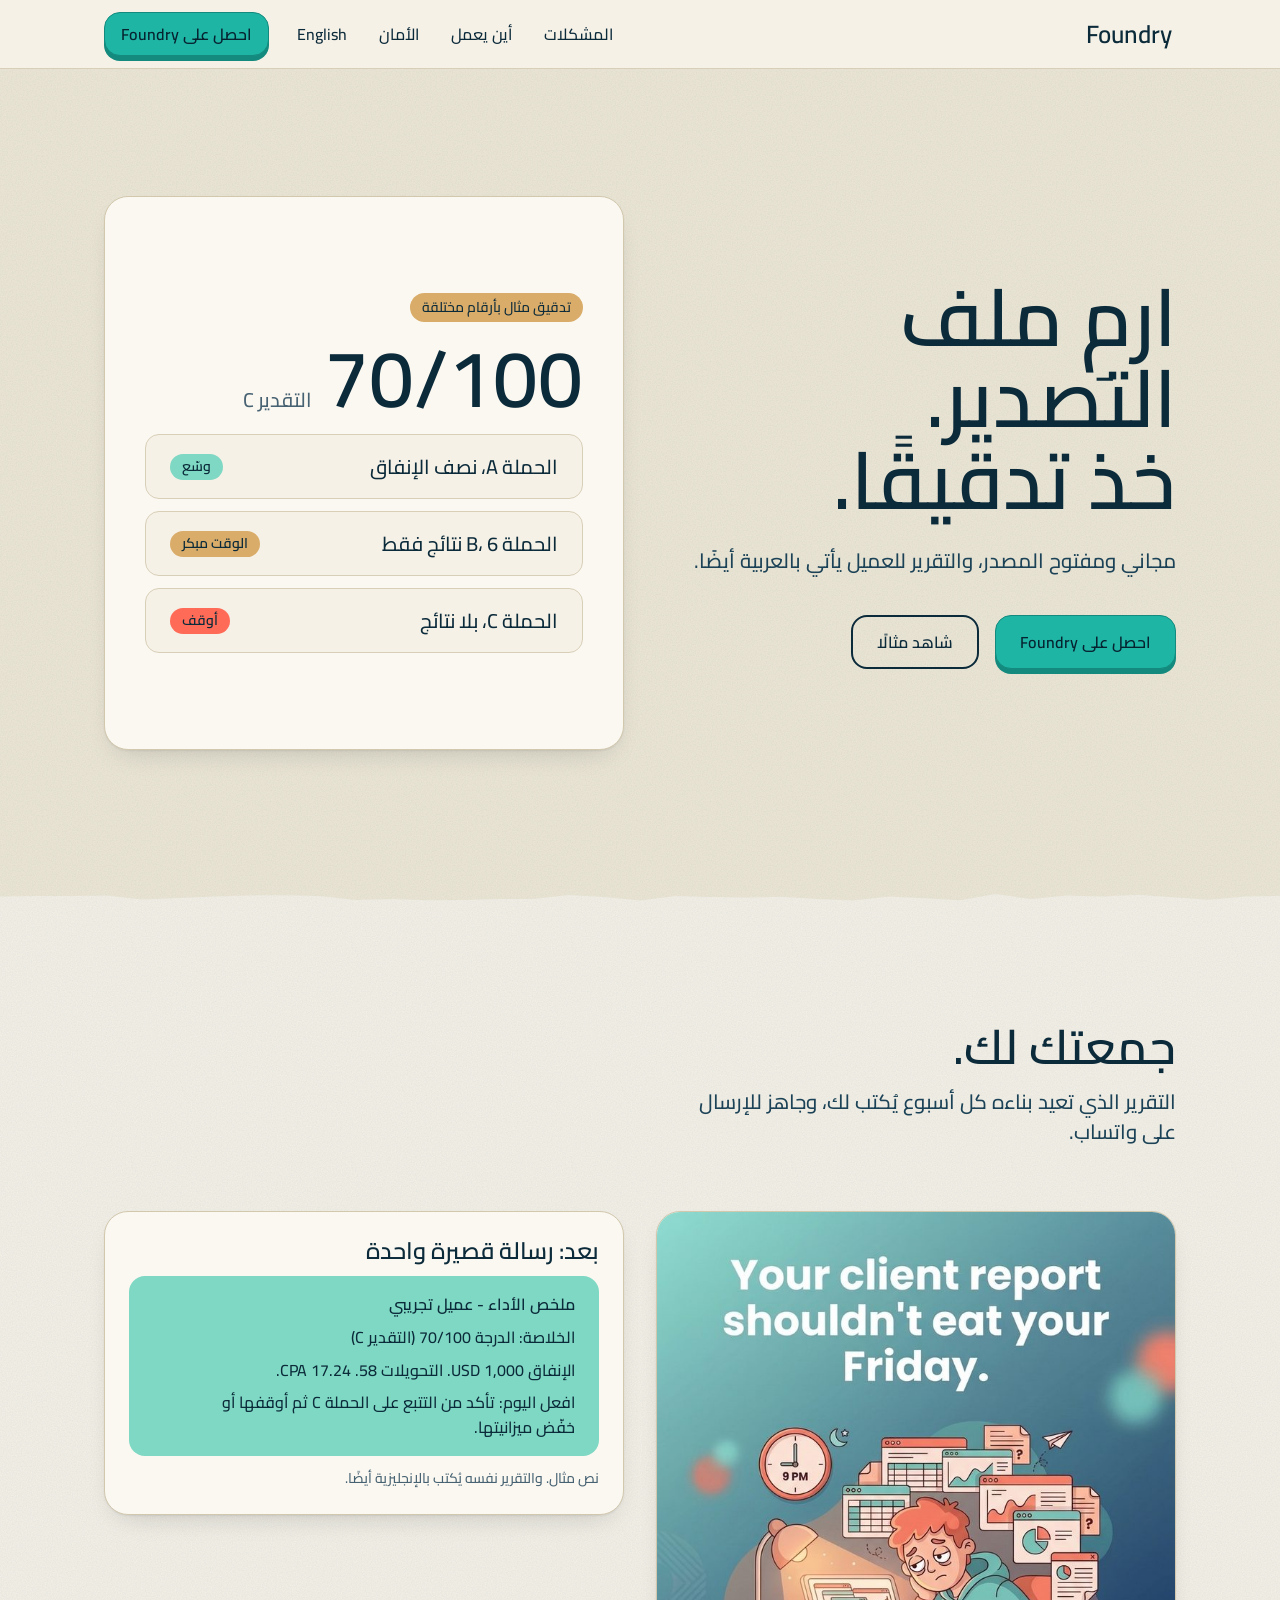
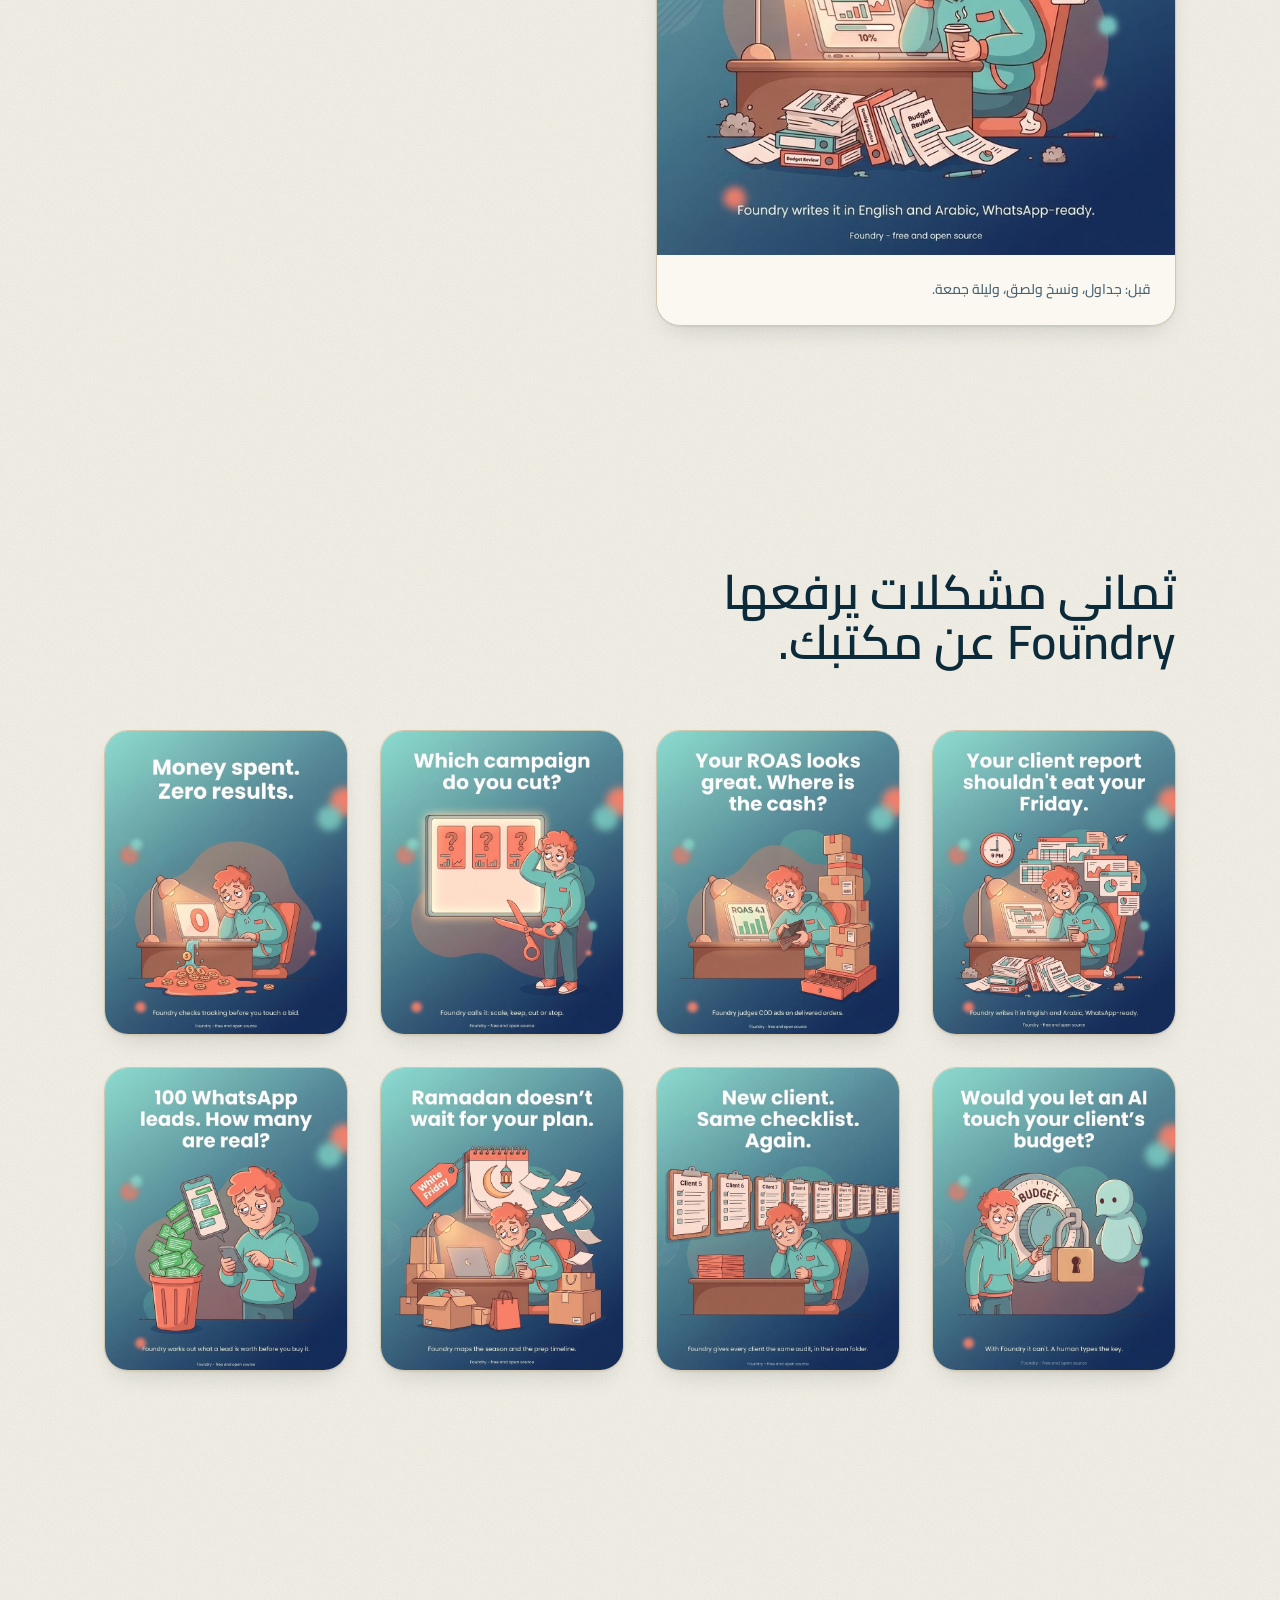
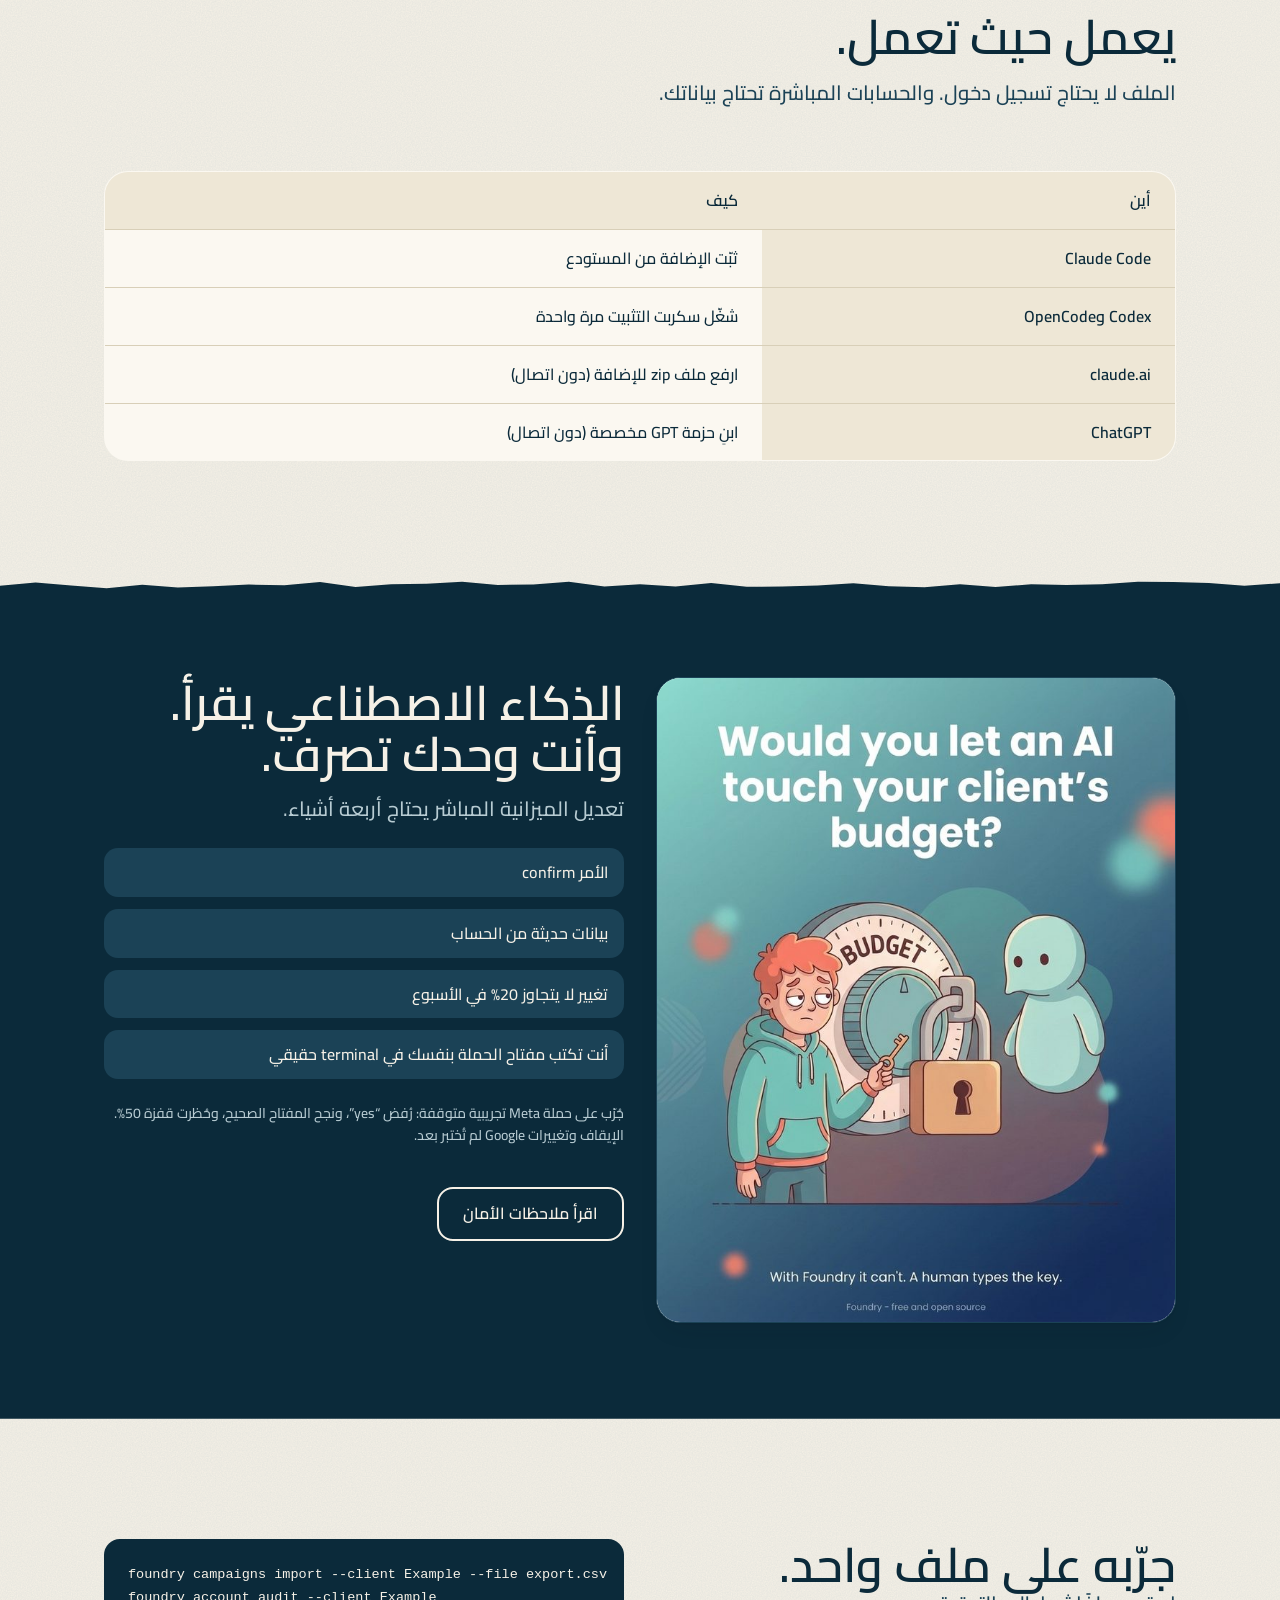
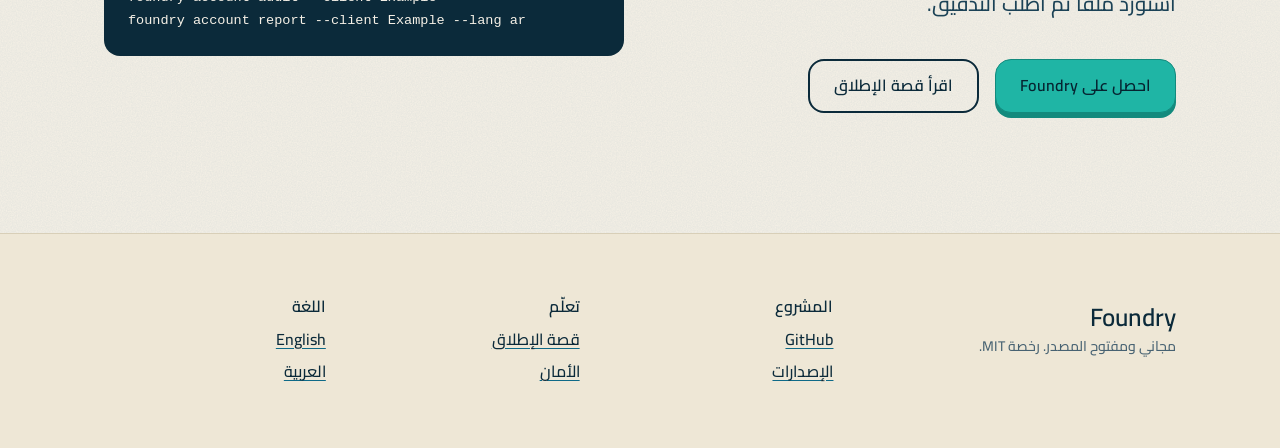
==== docs/ar/index.html @ cbfed39d "feat: Foundry landing page for GitHub Pages (EN and AR), built with Hallmark Pain-first page: drop i" ====
<!doctype html>
<html lang="ar" dir="rtl">
<head>
<meta charset="utf-8">
<meta name="viewport" content="width=device-width, initial-scale=1">
<title>Foundry: ارمِ ملف التصدير من Ads Manager وخذ تدقيقًا</title>
<meta name="description" content="Foundry أداة مجانية ومفتوحة المصدر لوكالات الإعلانات. ارمِ ملف التصدير من Ads Manager واحصل على تدقيق وتقرير للعميل بالعربية والإنجليزية.">
<link rel="canonical" href="https://mohamedomar11111.github.io/growth-architect-foundry/ar/">
<link rel="alternate" hreflang="en" href="https://mohamedomar11111.github.io/growth-architect-foundry/">
<meta property="og:title" content="Foundry: ارمِ ملف التصدير وخذ تدقيقًا">
<meta property="og:description" content="مجاني ومفتوح المصدر. تدقيقات وتقارير للعملاء بالعربية والإنجليزية لوكالات الإعلانات.">
<meta property="og:image" content="https://mohamedomar11111.github.io/growth-architect-foundry/img/og.jpg">
<meta property="og:type" content="website">
<meta name="twitter:card" content="summary_large_image">
<link rel="icon" href="../favicon.svg" type="image/svg+xml">
<link rel="preconnect" href="https://fonts.googleapis.com">
<link rel="preconnect" href="https://fonts.gstatic.com" crossorigin>
<link href="https://fonts.googleapis.com/css2?family=Cairo:wght@500;600&amp;display=swap" rel="stylesheet">
<link rel="stylesheet" href="../site.css">
</head>
<body>
<header class="nav">
  <div class="container">
    <a class="brand" href="./">Foundry</a>
    <nav aria-label="القائمة الرئيسية">
      <ul>
        <li class="opt"><a href="#pains">المشكلات</a></li>
        <li class="opt"><a href="#where">أين يعمل</a></li>
        <li class="opt"><a href="#safety">الأمان</a></li>
        <li class="opt"><a href="../" hreflang="en" lang="en">English</a></li>
        <li><a class="btn primary small" href="https://github.com/mohamedOmar11111/growth-architect-foundry">احصل على Foundry</a></li>
      </ul>
    </nav>
  </div>
</header>

<main>
<section class="hero" aria-labelledby="h1">
  <div class="container">
    <div>
      <h1 id="h1">ارمِ ملف التصدير. خذ تدقيقًا.</h1>
      <p class="lead">مجاني ومفتوح المصدر، والتقرير للعميل يأتي بالعربية أيضًا.</p>
      <div class="actions">
        <a class="btn primary" href="https://github.com/mohamedOmar11111/growth-architect-foundry">احصل على Foundry</a>
        <a class="btn" href="#example">شاهد مثالًا</a>
      </div>
    </div>
    <article class="sheet" aria-label="تدقيق مثال بأرقام مختلقة">
      <span class="chip">تدقيق مثال بأرقام مختلقة</span>
      <div class="score"><span class="figure num" dir="ltr">70/100</span><span class="grade">التقدير C</span></div>
      <ul class="rows">
        <li><span>الحملة A، نصف الإنفاق</span><span class="call scale">وسّع</span></li>
        <li><span>الحملة B، 6 نتائج فقط</span><span class="call wait">الوقت مبكر</span></li>
        <li><span>الحملة C، بلا نتائج</span><span class="call stop">أوقف</span></li>
      </ul>
    </article>
  </div>
</section>

<section id="example" aria-labelledby="h-ba">
  <div class="container">
    <div class="head">
      <h2 id="h-ba">جمعتك لك.</h2>
      <p class="lead">التقرير الذي تعيد بناءه كل أسبوع يُكتب لك، وجاهز للإرسال على واتساب.</p>
    </div>
    <div class="two">
      <figure class="panel" style="margin:0">
        <img src="../img/pain1.jpg" width="720" height="893" alt="رسم توضيحي: مشتري إعلانات مرهق أمام حاسوبه في التاسعة مساءً وحوله جداول وتقارير ورقية. النص بالإنجليزية يقول إن تقرير العميل لا يجب أن يأكل جمعتك." loading="lazy">
        <figcaption class="body muted">قبل: جداول، ونسخ ولصق، وليلة جمعة.</figcaption>
      </figure>
      <div class="panel">
        <div class="body">
          <h3>بعد: رسالة قصيرة واحدة</h3>
          <div class="bubble rtl" role="img" aria-label="مثال على ملخص واتساب">
            <p><strong>ملخص الأداء - عميل تجريبي</strong></p>
            <p>الخلاصة: الدرجة 70/100 (التقدير C)</p>
            <p>الإنفاق 1,000 USD. التحويلات 58. CPA 17.24.</p>
            <p>افعل اليوم: تأكد من التتبع على الحملة C ثم أوقفها أو خفّض ميزانيتها.</p>
          </div>
          <p class="muted">نص مثال. والتقرير نفسه يُكتب بالإنجليزية أيضًا.</p>
        </div>
      </div>
    </div>
  </div>
</section>

<section id="pains" aria-labelledby="h-pains">
  <div class="container">
    <div class="head">
      <h2 id="h-pains">ثماني مشكلات يرفعها Foundry عن مكتبك.</h2>
    </div>
    <ul class="grid8">
      <li><figure><img src="../img/pain1.jpg" width="720" height="893" alt="تقرير العميل لا يجب أن يأكل جمعتك. Foundry يكتبه بالعربية والإنجليزية وجاهزًا لواتساب." loading="lazy"></figure></li>
      <li><figure><img src="../img/pain2.jpg" width="720" height="893" alt="الـ ROAS يبدو ممتازًا، فأين النقد؟ Foundry يحكم على إعلانات الدفع عند الاستلام بالطلبات المسلَّمة." loading="lazy"></figure></li>
      <li><figure><img src="../img/pain3.jpg" width="720" height="893" alt="أي حملة توقفها؟ Foundry يحسمها: وسّع أو استمر أو قلّل أو أوقف." loading="lazy"></figure></li>
      <li><figure><img src="../img/pain4.jpg" width="720" height="893" alt="إنفاق بلا نتائج. Foundry يفحص التتبع قبل أن تلمس أي مزايدة." loading="lazy"></figure></li>
      <li><figure><img src="../img/pain5.jpg" width="720" height="893" alt="هل تترك الذكاء الاصطناعي يلمس ميزانية عميلك؟ مع Foundry لا يستطيع. إنسان يكتب المفتاح." loading="lazy"></figure></li>
      <li><figure><img src="../img/pain6.jpg" width="720" height="893" alt="عميل جديد، قائمة المراجعة نفسها، مرة أخرى. Foundry يعطي كل عميل التدقيق نفسه في مجلده الخاص." loading="lazy"></figure></li>
      <li><figure><img src="../img/pain7.jpg" width="720" height="893" alt="رمضان لا ينتظر خطتك. Foundry يرسم الموسم وجدول التحضير." loading="lazy"></figure></li>
      <li><figure><img src="../img/pain8.jpg" width="720" height="893" alt="100 عميل محتمل على واتساب، كم منهم حقيقي؟ Foundry يحسب قيمة العميل المحتمل قبل أن تشتريه." loading="lazy"></figure></li>
    </ul>
  </div>
</section>

<section id="where" aria-labelledby="h-where">
  <div class="container">
    <div class="head">
      <h2 id="h-where">يعمل حيث تعمل.</h2>
      <p class="lead">الملف لا يحتاج تسجيل دخول. والحسابات المباشرة تحتاج بياناتك.</p>
    </div>
    <table>
      <thead><tr><th scope="col">أين</th><th scope="col">كيف</th></tr></thead>
      <tbody>
        <tr><th scope="row">Claude Code</th><td>ثبّت الإضافة من المستودع</td></tr>
        <tr><th scope="row">Codex وOpenCode</th><td>شغّل سكربت التثبيت مرة واحدة</td></tr>
        <tr><th scope="row">claude.ai</th><td>ارفع ملف zip للإضافة (دون اتصال)</td></tr>
        <tr><th scope="row">ChatGPT</th><td>ابنِ حزمة GPT مخصصة (دون اتصال)</td></tr>
      </tbody>
    </table>
  </div>
</section>

<section class="night" id="safety" aria-labelledby="h-safe">
  <div class="container">
    <div class="two">
      <div class="panel">
        <img src="../img/pain5.jpg" width="720" height="893" alt="رسم توضيحي: مشتري الإعلانات يمسك مفتاح قفل ميزانية، ومساعد ودود ينتظر على الجانب الآخر." loading="lazy">
      </div>
      <div>
        <h2 id="h-safe">الذكاء الاصطناعي يقرأ. وأنت وحدك تصرف.</h2>
        <p class="lead">تعديل الميزانية المباشر يحتاج أربعة أشياء.</p>
        <ul class="checks">
          <li>الأمر confirm</li>
          <li>بيانات حديثة من الحساب</li>
          <li>تغيير لا يتجاوز 20% في الأسبوع</li>
          <li>أنت تكتب مفتاح الحملة بنفسك في terminal حقيقي</li>
        </ul>
        <p class="muted">جُرّب على حملة Meta تجريبية متوقفة: رُفض “yes”، ونجح المفتاح الصحيح، وحُظرت قفزة 50%. الإيقاف وتغييرات Google لم تُختبر بعد.</p>
        <div class="actions"><a class="btn" href="https://github.com/mohamedOmar11111/growth-architect-foundry/blob/master/SECURITY.md">اقرأ ملاحظات الأمان</a></div>
      </div>
    </div>
  </div>
</section>

<section id="get" aria-labelledby="h-get">
  <div class="container">
    <div class="two">
      <div>
        <h2 id="h-get">جرّبه على ملف واحد.</h2>
        <p class="lead">استورد ملفًا ثم اطلب التدقيق.</p>
        <div class="actions">
          <a class="btn primary" href="https://github.com/mohamedOmar11111/growth-architect-foundry">احصل على Foundry</a>
          <a class="btn" href="https://hol.org/blog/introducing-growth-architect-foundry">اقرأ قصة الإطلاق</a>
        </div>
      </div>
<pre aria-label="أوامر مثال"><code>foundry campaigns import --client Example --file export.csv
foundry account audit --client Example
foundry account report --client Example --lang ar</code></pre>
    </div>
  </div>
</section>
</main>

<footer>
  <div class="container">
    <div>
      <a class="brand" href="./">Foundry</a>
      <p class="muted">مجاني ومفتوح المصدر. رخصة MIT.</p>
    </div>
    <div>
      <h2>المشروع</h2>
      <ul>
        <li><a href="https://github.com/mohamedOmar11111/growth-architect-foundry">GitHub</a></li>
        <li><a href="https://github.com/mohamedOmar11111/growth-architect-foundry/releases">الإصدارات</a></li>
      </ul>
    </div>
    <div>
      <h2>تعلّم</h2>
      <ul>
        <li><a href="https://hol.org/blog/introducing-growth-architect-foundry">قصة الإطلاق</a></li>
        <li><a href="https://github.com/mohamedOmar11111/growth-architect-foundry/blob/master/SECURITY.md">الأمان</a></li>
      </ul>
    </div>
    <div>
      <h2>اللغة</h2>
      <ul>
        <li><a href="../" hreflang="en" lang="en">English</a></li>
        <li><a href="./" hreflang="ar">العربية</a></li>
      </ul>
    </div>
  </div>
</footer>
</body>
</html>
---- docs/site.css ----
/* Hallmark · shape: Marquee Hero · genre: playful · theme: Hum (deal 1/3, seed foundry-open-source-growth-ops-b22f·2314e5b4·2026-10-31·r0) · job: try · draw: 196a08
 * hero: Banner · nav: bar · footer: index columns · imagery: the product built, and the owner's own illustrations · signature: the example audit sheet
 * axes: light/rounded-sans/chromatic-yellow · posture: full-palette · contrast: pass · fold: pass · v2.0.0 */
/* Hallmark · pre-emit critique: P4 H4 E4 S4 R4 V3 · weakest: V, Hum's tokens are remapped to the Foundry colour code (teal is the action, coral the pain) so the page keeps its paper material but not its pear yellow. */
@import url("./tokens.css");
@import url("./base.css");

/* Foundry brand map over Hum: teal = the fix and the action, coral = the pain, navy ink, cream paper. */
:root {
  --color-paper: #F6F1E7; --color-paper-2: #EEE7D6; --color-paper-3: #E6DEC9;
  --color-ink: #0B2A3A; --color-ink-2: #1B4256; --color-muted: #476272; --color-rule: #D8CFB8;
  --color-accent: #1FB5A5; --color-accent-deep: #138A7D; --color-accent-ink: #062330;
  --color-accent-2: #0E6A88; --color-focus: #0E6A88;
  --color-accent-3: #FF6B57; --color-mint: #7FD8C3; --color-mint-deep: #17705F;
  --color-card: #FBF8F1; --color-edge: #D2C8AE; --color-night: #0B2A3A; --color-night-text: #F6F1E7; --color-night-muted: #B7CBD2;
  --font-display: "Chillax", ui-rounded, ui-sans-serif, sans-serif; --font-body: var(--font-display);
  --torn-bottom: polygon(0 0, 100% 0, 100.0% calc(100% - 5.2px), 97.22% calc(100% - 4.6px), 94.44% calc(100% - 1.3px), 91.67% calc(100% - 3.8px), 88.89% calc(100% - 6.3px), 86.11% calc(100% - 4.4px), 83.33% calc(100% - 5.6px), 80.56% calc(100% - 2.0px), 77.78% calc(100% - 6.9px), 75.0% calc(100% - 0.8px), 72.22% calc(100% - 2.7px), 69.44% calc(100% - 4.4px), 66.67% calc(100% - 0.4px), 63.89% calc(100% - 2.0px), 61.11% calc(100% - 4.3px), 58.33% calc(100% - 3.4px), 55.56% calc(100% - 4.0px), 52.78% calc(100% - 5.1px), 50.0% calc(100% - 0.4px), 47.22% calc(100% - 4.0px), 44.44% calc(100% - 6.1px), 41.67% calc(100% - 1.9px), 38.89% calc(100% - 2.1px), 36.11% calc(100% - 1.0px), 33.33% calc(100% - 0.8px), 30.56% calc(100% - 1.9px), 27.78% calc(100% - 1.1px), 25.0% calc(100% - 5.0px), 22.22% calc(100% - 5.8px), 19.44% calc(100% - 5.6px), 16.67% calc(100% - 4.5px), 13.89% calc(100% - 3.0px), 11.11% calc(100% - 1.5px), 8.33% calc(100% - 5.6px), 5.56% calc(100% - 5.0px), 2.78% calc(100% - 5.0px), 0.0% calc(100% - 4.5px));
  --torn-top: polygon(0.0% 4.2px, 2.78% 1.0px, 5.56% 4.1px, 8.33% 6.7px, 11.11% 3.3px, 13.89% 6.0px, 16.67% 4.7px, 19.44% 3.1px, 22.22% 3.7px, 25.0% 0.5px, 27.78% 5.6px, 30.56% 2.7px, 33.33% 2.3px, 36.11% 0.2px, 38.89% 3.5px, 41.67% 3.0px, 44.44% 0.4px, 47.22% 5.0px, 50.0% 2.8px, 52.78% 5.1px, 55.56% 1.6px, 58.33% 5.4px, 61.11% 5.1px, 63.89% 4.0px, 66.67% 1.7px, 69.44% 4.8px, 72.22% 5.9px, 75.0% 2.9px, 77.78% 5.5px, 80.56% 2.8px, 83.33% 3.6px, 86.11% 2.7px, 88.89% 0.2px, 91.67% 0.6px, 94.44% 1.6px, 97.22% 4.3px, 100.0% 1.7px, 100% 100%, 0 100%);
  --grain: url("data:image/svg+xml,%3Csvg xmlns='http://www.w3.org/2000/svg' width='220' height='220'%3E%3Cfilter id='g'%3E%3CfeTurbulence type='fractalNoise' baseFrequency='.8' numOctaves='2' stitchTiles='stitch'/%3E%3CfeColorMatrix values='0 0 0 0 .04 0 0 0 0 .16 0 0 0 0 .23 0 0 0 .09 0'/%3E%3C/filter%3E%3Crect width='220' height='220' filter='url(%23g)'/%3E%3C/svg%3E");
  --container: 1200px;
}
:root[lang="ar"] { --font-display: "Cairo", ui-sans-serif, system-ui, sans-serif; --font-body: var(--font-display); --tracking-display: 0; }

body { font-weight: 500; background-color: var(--color-paper); background-image: var(--grain); background-blend-mode: multiply; background-size: 220px; }
h1, h2, h3 { text-wrap: balance; }
strong, b, th { font-weight: 600; }
h1 { max-width: 12ch; font-size: var(--text-display); line-height: 1.02; }
h2 { font-size: var(--text-section); line-height: 1.05; max-width: 18ch; }
.lead { color: var(--color-ink-2); }
.muted { color: var(--color-muted); font-size: var(--text-sm); }
a { text-decoration-color: var(--color-accent-2); }

/* nav */
.nav { position: sticky; top: 0; z-index: 10; background: var(--color-paper); border-block-end: 1px solid var(--color-rule); }
.nav .container { display: flex; align-items: center; justify-content: space-between; gap: var(--space-lg); min-height: 68px; }
.brand { font-family: var(--font-display); font-weight: var(--display-weight); font-size: var(--text-xl); text-decoration: none; letter-spacing: var(--tracking-display); }
.nav ul { display: flex; gap: var(--space-lg); list-style: none; margin: 0; padding: 0; align-items: center; }
.nav a:not(.btn) { text-decoration: none; padding: var(--space-xs) var(--space-2xs); border-radius: var(--radius-input); }
.nav a:not(.btn):hover { background: var(--color-paper-2); }
@media (max-width: 52rem) { .nav li.opt { display: none; } }

/* controls: card stock that presses */
.btn { display: inline-flex; align-items: center; justify-content: center; min-height: 54px; padding-inline: var(--space-lg); border-radius: var(--radius-stock);
  font-weight: 600; text-decoration: none; background: transparent; color: var(--color-ink); border: 2px solid var(--color-ink);
  transform: translateY(0); transition: transform 160ms var(--ease-snap), background-color 160ms var(--ease-snap); cursor: pointer; }
.btn:hover { background: var(--color-paper-2); transform: translateY(-2px); }
.btn:active { transform: translateY(2px); }
.btn.primary { background: var(--color-accent); color: var(--color-accent-ink); border: 1px solid var(--color-accent-deep); box-shadow: 0 5px 0 var(--color-accent-deep); }
.btn.primary:hover { background: var(--color-accent); transform: translateY(-2px); box-shadow: 0 7px 0 var(--color-accent-deep); transition-timing-function: var(--ease-spring); }
.btn.primary:active { transform: translateY(4px); box-shadow: 0 1px 0 var(--color-accent-deep); }
.btn.small { min-height: 44px; padding-inline: var(--space-md); }
.actions { display: flex; flex-wrap: wrap; gap: var(--space-md); margin-block-start: var(--space-xl); }

/* hero */
.hero { min-height: calc(100svh - 68px); display: flex; align-items: center; padding-block: var(--space-xl) var(--space-2xl); background-color: var(--color-paper-2); background-image: var(--grain); background-blend-mode: multiply; background-size: 220px; clip-path: var(--torn-bottom); }
.hero .container { width: 100%; display: grid; grid-template-columns: minmax(0, 6fr) minmax(0, 6fr); gap: var(--gap-columns); align-items: center; }
.hero .lead { margin-block-start: var(--space-lg); }
@media (max-width: 60rem) { .hero .container { grid-template-columns: minmax(0, 1fr); } }

/* the example audit sheet (signature) */
.sheet { background: var(--color-card); border-radius: var(--radius-card); padding: var(--space-3xl) var(--space-xl); box-shadow: var(--shadow-card); border: 1px solid var(--color-edge); display: grid; gap: var(--space-md); }
.sheet header { display: flex; justify-content: space-between; align-items: center; gap: var(--space-md); flex-wrap: wrap; }
.sheet h2 { font-size: var(--text-title); max-width: none; }
.chip { display: inline-block; justify-self: start; padding: var(--space-2xs) var(--space-sm); border-radius: var(--radius-pill); background: var(--color-sand); color: var(--color-ink); font-size: var(--text-sm); font-weight: 500; }
.score { display: flex; align-items: baseline; gap: var(--space-sm); }
.score .figure { font-variant-numeric: tabular-nums; font-size: var(--text-display); font-weight: 600; line-height: 1; }
.score span.grade { color: var(--color-muted); font-size: var(--text-lg); }
.rows { display: grid; gap: var(--space-sm); margin: 0; padding: 0; list-style: none; }
.rows li { display: flex; justify-content: space-between; align-items: center; gap: var(--space-md); padding: var(--space-md) var(--space-lg); font-size: var(--text-lg); border-radius: var(--radius-input); background: var(--color-paper); border: 1px solid var(--color-rule); }
.call { white-space: nowrap; flex-shrink: 0; padding: var(--space-3xs) var(--space-sm); border-radius: var(--radius-pill); font-weight: 600; font-size: var(--text-sm); }
.call.scale { background: var(--color-mint); color: var(--color-ink); }
.call.wait { background: var(--color-sand); color: var(--color-ink); }
.call.stop { background: var(--color-accent-3); color: var(--color-ink); }

/* sections */
section { padding-block: var(--section-gap-s); }
.head { display: grid; gap: var(--space-md); margin-block-end: var(--space-2xl); }
.two { display: grid; grid-template-columns: minmax(0, 1fr) minmax(0, 1fr); gap: var(--gap-columns); align-items: start; }
@media (max-width: 52rem) { .two { grid-template-columns: minmax(0, 1fr); } }
.panel { background: var(--color-card); border-radius: var(--radius-card); border: 1px solid var(--color-edge); box-shadow: var(--shadow-card); overflow: hidden; }
.panel > .body { padding: var(--space-lg); display: grid; gap: var(--space-sm); }
.panel img { width: 100%; }
.bubble { background: var(--color-mint); color: var(--color-ink); border-radius: var(--radius-stock); padding: var(--space-md) var(--space-lg); display: grid; gap: var(--space-xs); white-space: pre-line; }
.bubble p { max-width: none; }

/* the eight pains */
.grid8 { display: grid; grid-template-columns: repeat(4, minmax(0, 1fr)); gap: var(--gap-columns); margin: 0; padding: 0; list-style: none; }
.grid8 figure { margin: 0; border-radius: var(--radius-card); overflow: hidden; border: 1px solid var(--color-edge); box-shadow: var(--shadow-card); background: var(--color-card); }
.grid8 img { width: 100%; aspect-ratio: 4 / 5; object-fit: cover; }
@media (max-width: 70rem) { .grid8 { grid-template-columns: repeat(2, minmax(0, 1fr)); } }
@media (max-width: 36rem) { .grid8 { grid-template-columns: minmax(0, 1fr); } }

/* where it works */
table { width: 100%; border-collapse: collapse; background: var(--color-card); border-radius: var(--radius-card); overflow: hidden; border: 1px solid var(--color-edge); }
th, td { text-align: start; padding: var(--space-md) var(--space-lg); border-block-end: 1px solid var(--color-rule); vertical-align: top; }
th { background: var(--color-paper-2); font-weight: 600; }
tr:last-child td { border-block-end: 0; }
code, pre { font-family: var(--font-outlier); font-size: 0.92em; }
pre { margin: 0; padding: var(--space-lg); background: var(--color-night); color: var(--color-night-text); border-radius: var(--radius-stock); overflow-x: auto; direction: ltr; text-align: left; }
@media (max-width: 52rem) { th, td { padding: var(--space-sm) var(--space-md); } }

/* safety band: a torn ink sheet with paper text */
.night { background-color: var(--color-night); color: var(--color-night-text); background-image: var(--grain); background-blend-mode: soft-light; background-size: 220px; clip-path: var(--torn-top); padding-block: var(--space-3xl); }
.night .lead, .night .muted { color: var(--color-night-muted); }
.night a { color: var(--color-mint); }
.night .btn { color: var(--color-night-text); border-color: var(--color-night-text); }
.night .btn:hover { background: var(--color-ink-2); }
.night :focus-visible { outline-color: var(--color-mint); }
.checks { margin: 0; padding: 0; list-style: none; display: grid; gap: var(--space-sm); }
.checks li { padding: var(--space-sm) var(--space-md); border-radius: var(--radius-input); background: var(--color-ink-2); }
.night .panel { border-color: var(--color-ink-2); }
.night h2 + .lead { margin-block-start: var(--space-md); }
.night .checks { margin-block: var(--space-lg); }

/* arabic sample */
.rtl { direction: rtl; text-align: right; }

/* footer: index columns */
footer { padding-block: var(--space-2xl); border-block-start: 1px solid var(--color-rule); background: var(--color-paper-2); }
footer .container { display: grid; grid-template-columns: minmax(0, 1.4fr) repeat(3, minmax(0, 1fr)); gap: var(--gap-columns); }
footer ul { list-style: none; margin: var(--space-sm) 0 0; padding: 0; display: grid; gap: var(--space-xs); }
footer h2 { font-size: var(--text-md); max-width: none; font-weight: 600; letter-spacing: 0; }
@media (max-width: 52rem) { footer .container { grid-template-columns: minmax(0, 1fr) minmax(0, 1fr); } }
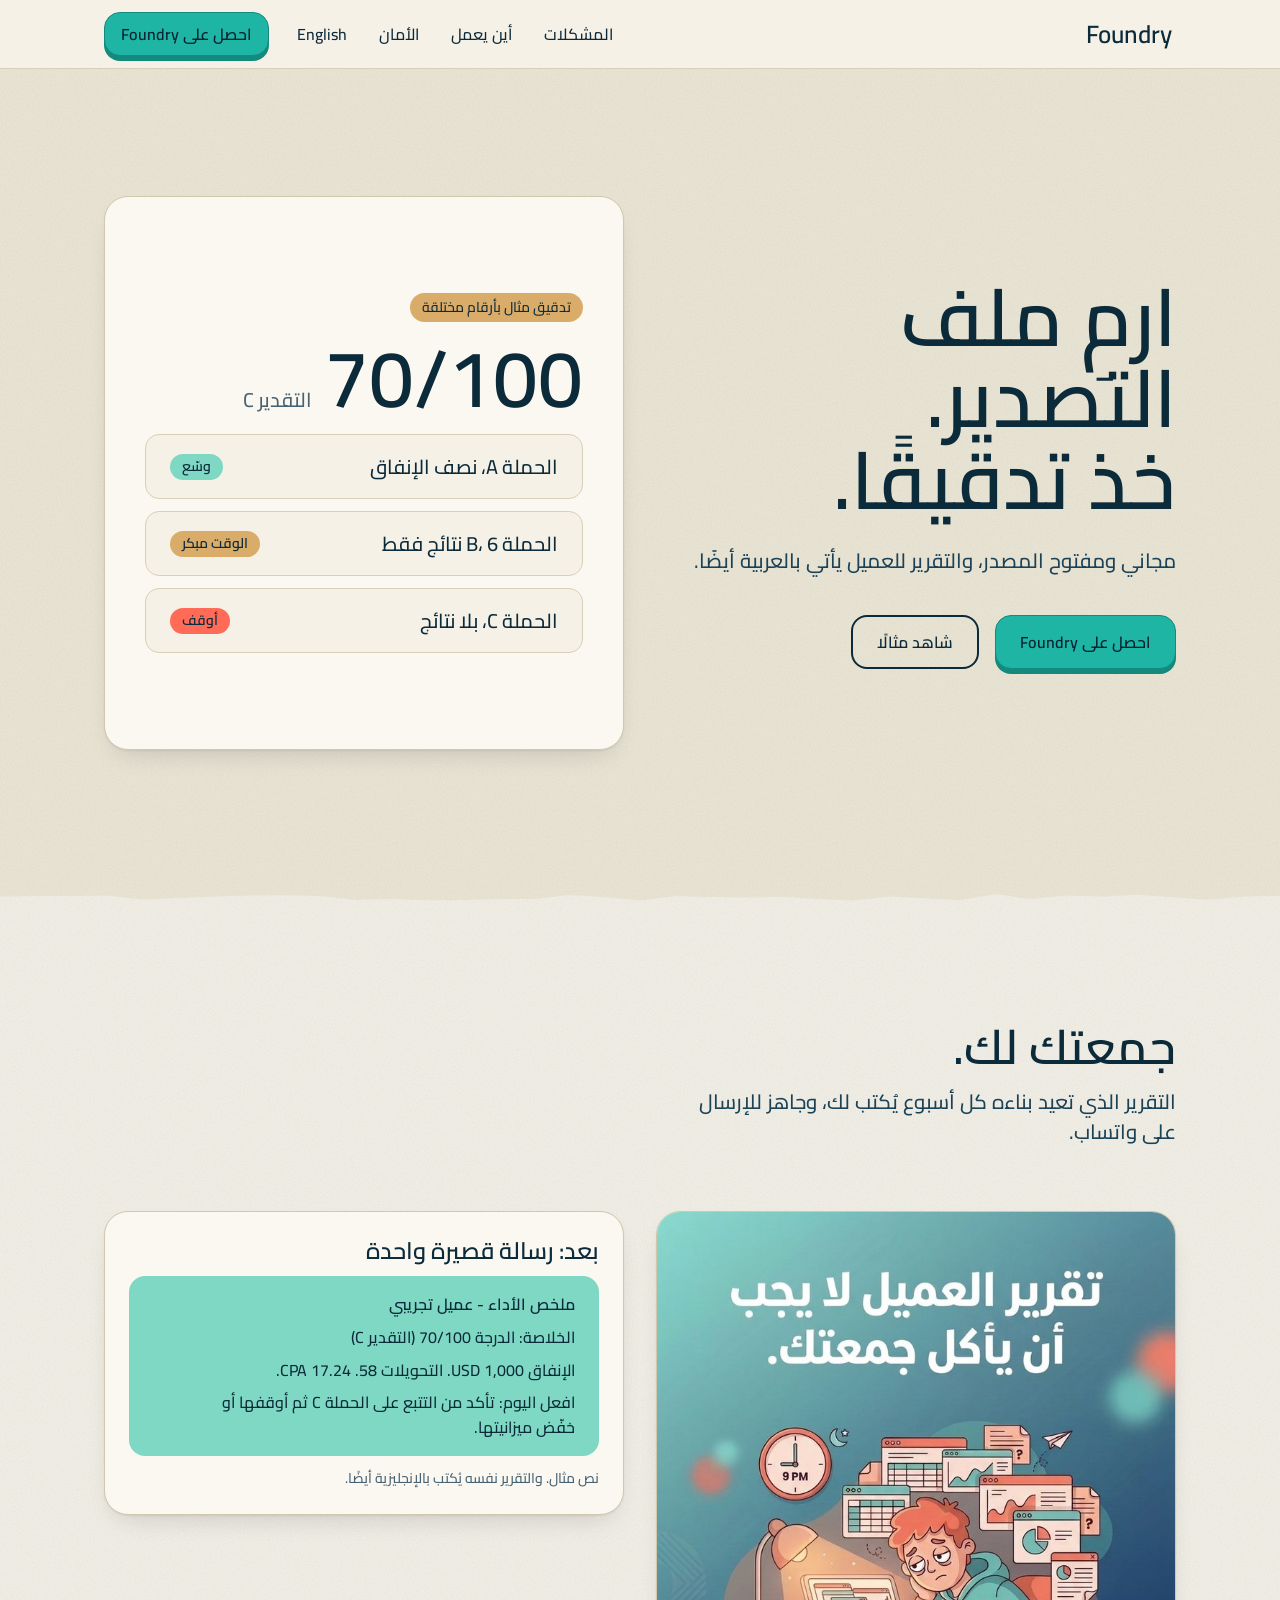
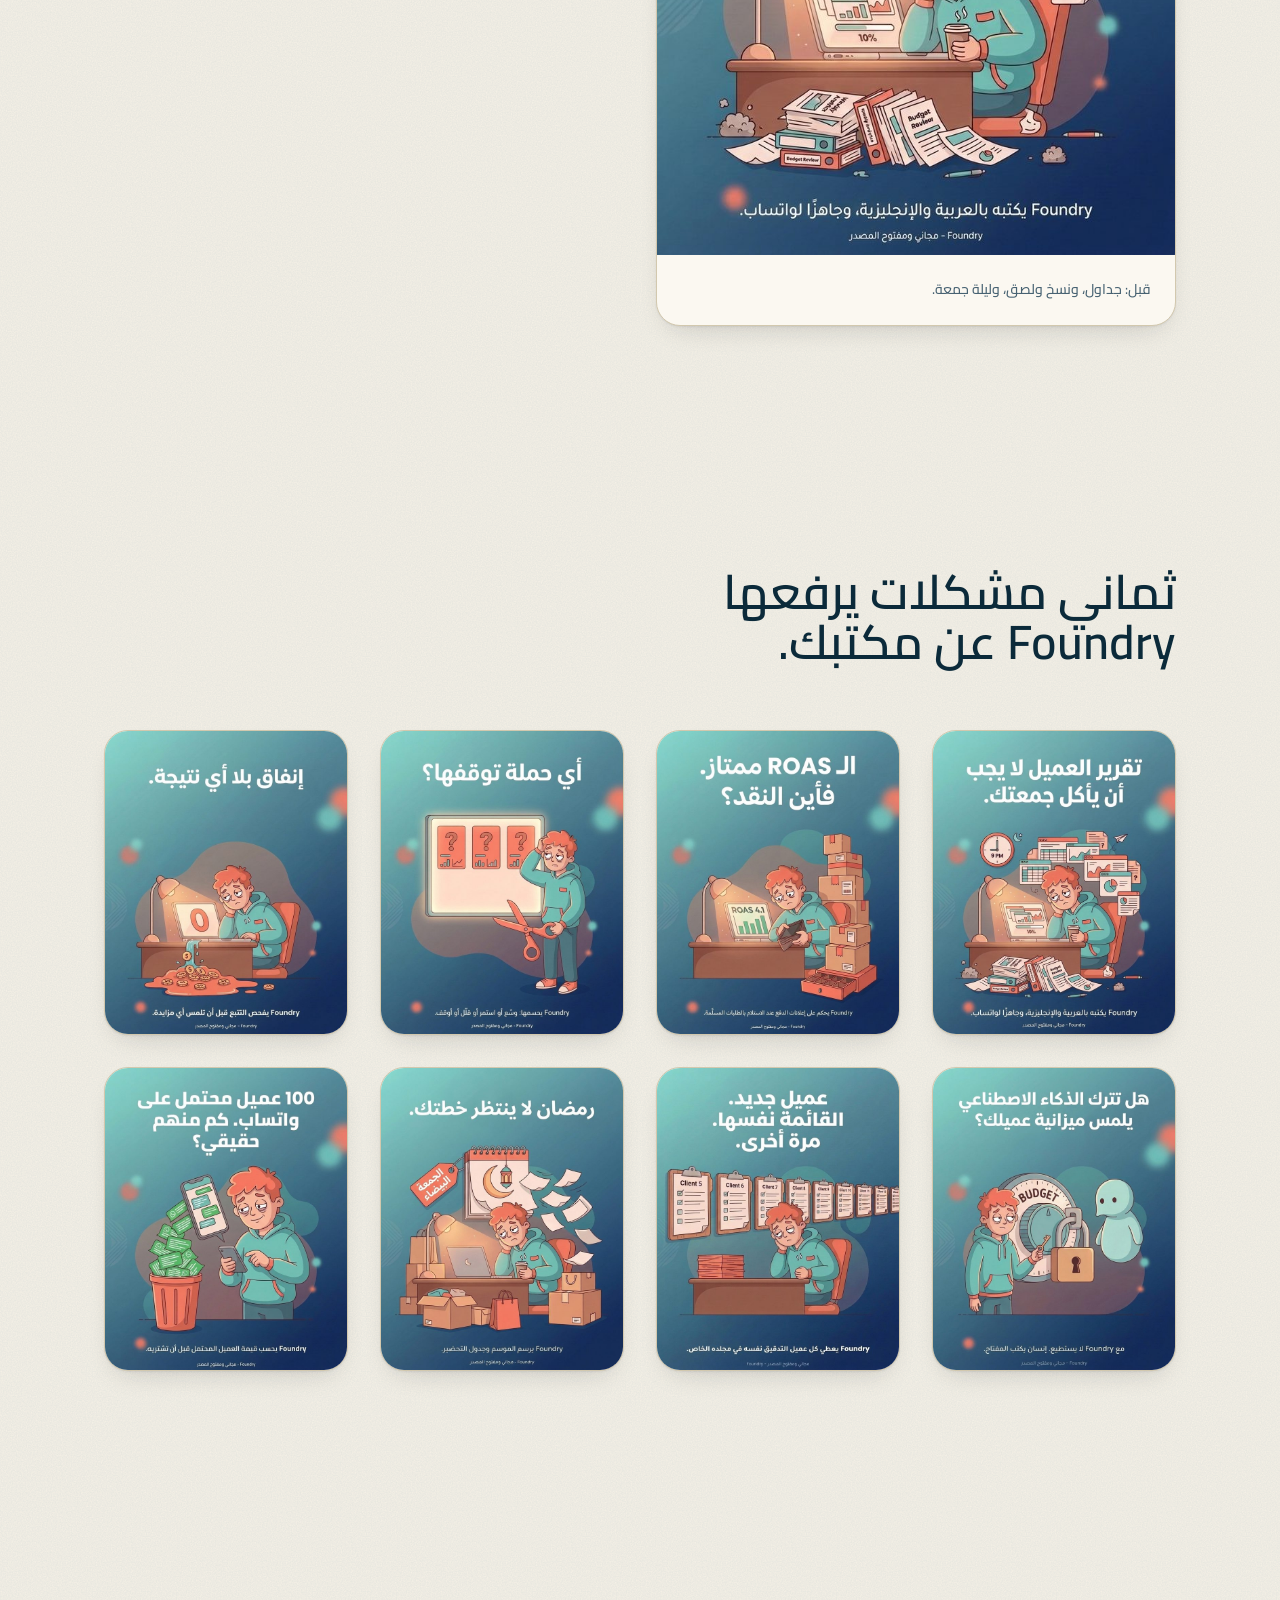
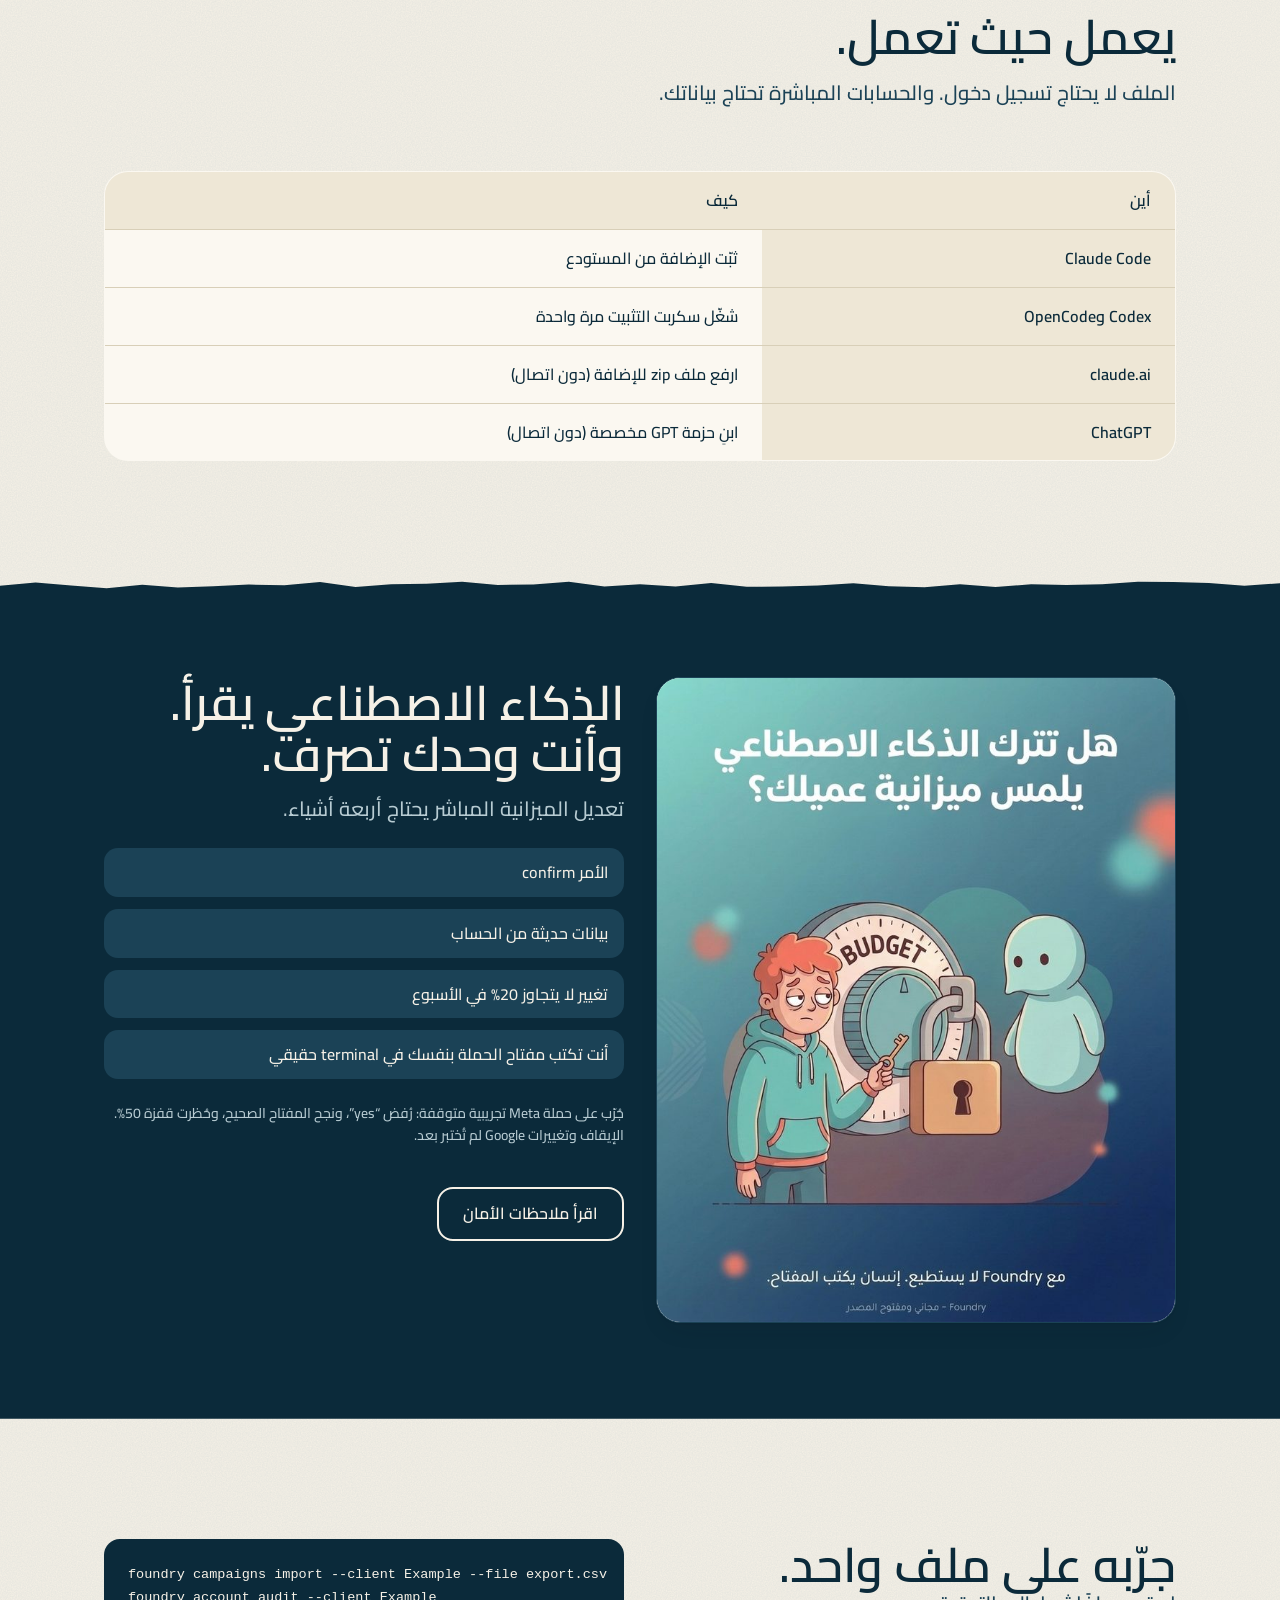
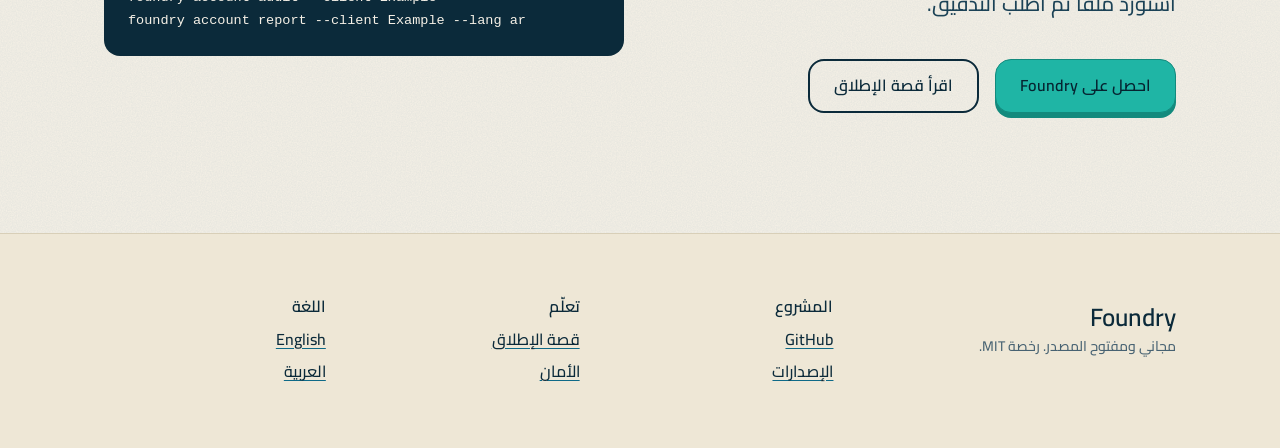
==== commit 862eb12c: "site: Arabic posters on the Arabic page Co-Authored-By: Claude Sonnet 5.5 <noreply@anthropic.com>" ====
--- a/docs/ar/index.html
+++ b/docs/ar/index.html
@@ -65,7 +65,7 @@
     </div>
     <div class="two">
       <figure class="panel" style="margin:0">
-        <img src="../img/pain1.jpg" width="720" height="893" alt="رسم توضيحي: مشتري إعلانات مرهق أمام حاسوبه في التاسعة مساءً وحوله جداول وتقارير ورقية. النص بالإنجليزية يقول إن تقرير العميل لا يجب أن يأكل جمعتك." loading="lazy">
+        <img src="../img/pain1-ar.jpg" width="720" height="893" alt="رسم توضيحي: مشتري إعلانات مرهق أمام حاسوبه في التاسعة مساءً وحوله جداول وتقارير ورقية. النص يقول إن تقرير العميل لا يجب أن يأكل جمعتك." loading="lazy">
         <figcaption class="body muted">قبل: جداول، ونسخ ولصق، وليلة جمعة.</figcaption>
       </figure>
       <div class="panel">
@@ -90,14 +90,14 @@
       <h2 id="h-pains">ثماني مشكلات يرفعها Foundry عن مكتبك.</h2>
     </div>
     <ul class="grid8">
-      <li><figure><img src="../img/pain1.jpg" width="720" height="893" alt="تقرير العميل لا يجب أن يأكل جمعتك. Foundry يكتبه بالعربية والإنجليزية وجاهزًا لواتساب." loading="lazy"></figure></li>
-      <li><figure><img src="../img/pain2.jpg" width="720" height="893" alt="الـ ROAS يبدو ممتازًا، فأين النقد؟ Foundry يحكم على إعلانات الدفع عند الاستلام بالطلبات المسلَّمة." loading="lazy"></figure></li>
-      <li><figure><img src="../img/pain3.jpg" width="720" height="893" alt="أي حملة توقفها؟ Foundry يحسمها: وسّع أو استمر أو قلّل أو أوقف." loading="lazy"></figure></li>
-      <li><figure><img src="../img/pain4.jpg" width="720" height="893" alt="إنفاق بلا نتائج. Foundry يفحص التتبع قبل أن تلمس أي مزايدة." loading="lazy"></figure></li>
-      <li><figure><img src="../img/pain5.jpg" width="720" height="893" alt="هل تترك الذكاء الاصطناعي يلمس ميزانية عميلك؟ مع Foundry لا يستطيع. إنسان يكتب المفتاح." loading="lazy"></figure></li>
-      <li><figure><img src="../img/pain6.jpg" width="720" height="893" alt="عميل جديد، قائمة المراجعة نفسها، مرة أخرى. Foundry يعطي كل عميل التدقيق نفسه في مجلده الخاص." loading="lazy"></figure></li>
-      <li><figure><img src="../img/pain7.jpg" width="720" height="893" alt="رمضان لا ينتظر خطتك. Foundry يرسم الموسم وجدول التحضير." loading="lazy"></figure></li>
-      <li><figure><img src="../img/pain8.jpg" width="720" height="893" alt="100 عميل محتمل على واتساب، كم منهم حقيقي؟ Foundry يحسب قيمة العميل المحتمل قبل أن تشتريه." loading="lazy"></figure></li>
+      <li><figure><img src="../img/pain1-ar.jpg" width="720" height="893" alt="تقرير العميل لا يجب أن يأكل جمعتك. Foundry يكتبه بالعربية والإنجليزية وجاهزًا لواتساب." loading="lazy"></figure></li>
+      <li><figure><img src="../img/pain2-ar.jpg" width="720" height="893" alt="الـ ROAS يبدو ممتازًا، فأين النقد؟ Foundry يحكم على إعلانات الدفع عند الاستلام بالطلبات المسلَّمة." loading="lazy"></figure></li>
+      <li><figure><img src="../img/pain3-ar.jpg" width="720" height="893" alt="أي حملة توقفها؟ Foundry يحسمها: وسّع أو استمر أو قلّل أو أوقف." loading="lazy"></figure></li>
+      <li><figure><img src="../img/pain4-ar.jpg" width="720" height="893" alt="إنفاق بلا نتائج. Foundry يفحص التتبع قبل أن تلمس أي مزايدة." loading="lazy"></figure></li>
+      <li><figure><img src="../img/pain5-ar.jpg" width="720" height="893" alt="هل تترك الذكاء الاصطناعي يلمس ميزانية عميلك؟ مع Foundry لا يستطيع. إنسان يكتب المفتاح." loading="lazy"></figure></li>
+      <li><figure><img src="../img/pain6-ar.jpg" width="720" height="893" alt="عميل جديد، قائمة المراجعة نفسها، مرة أخرى. Foundry يعطي كل عميل التدقيق نفسه في مجلده الخاص." loading="lazy"></figure></li>
+      <li><figure><img src="../img/pain7-ar.jpg" width="720" height="893" alt="رمضان لا ينتظر خطتك. Foundry يرسم الموسم وجدول التحضير." loading="lazy"></figure></li>
+      <li><figure><img src="../img/pain8-ar.jpg" width="720" height="893" alt="100 عميل محتمل على واتساب، كم منهم حقيقي؟ Foundry يحسب قيمة العميل المحتمل قبل أن تشتريه." loading="lazy"></figure></li>
     </ul>
   </div>
 </section>
@@ -124,7 +124,7 @@
   <div class="container">
     <div class="two">
       <div class="panel">
-        <img src="../img/pain5.jpg" width="720" height="893" alt="رسم توضيحي: مشتري الإعلانات يمسك مفتاح قفل ميزانية، ومساعد ودود ينتظر على الجانب الآخر." loading="lazy">
+        <img src="../img/pain5-ar.jpg" width="720" height="893" alt="رسم توضيحي: مشتري الإعلانات يمسك مفتاح قفل ميزانية، ومساعد ودود ينتظر على الجانب الآخر." loading="lazy">
       </div>
       <div>
         <h2 id="h-safe">الذكاء الاصطناعي يقرأ. وأنت وحدك تصرف.</h2>
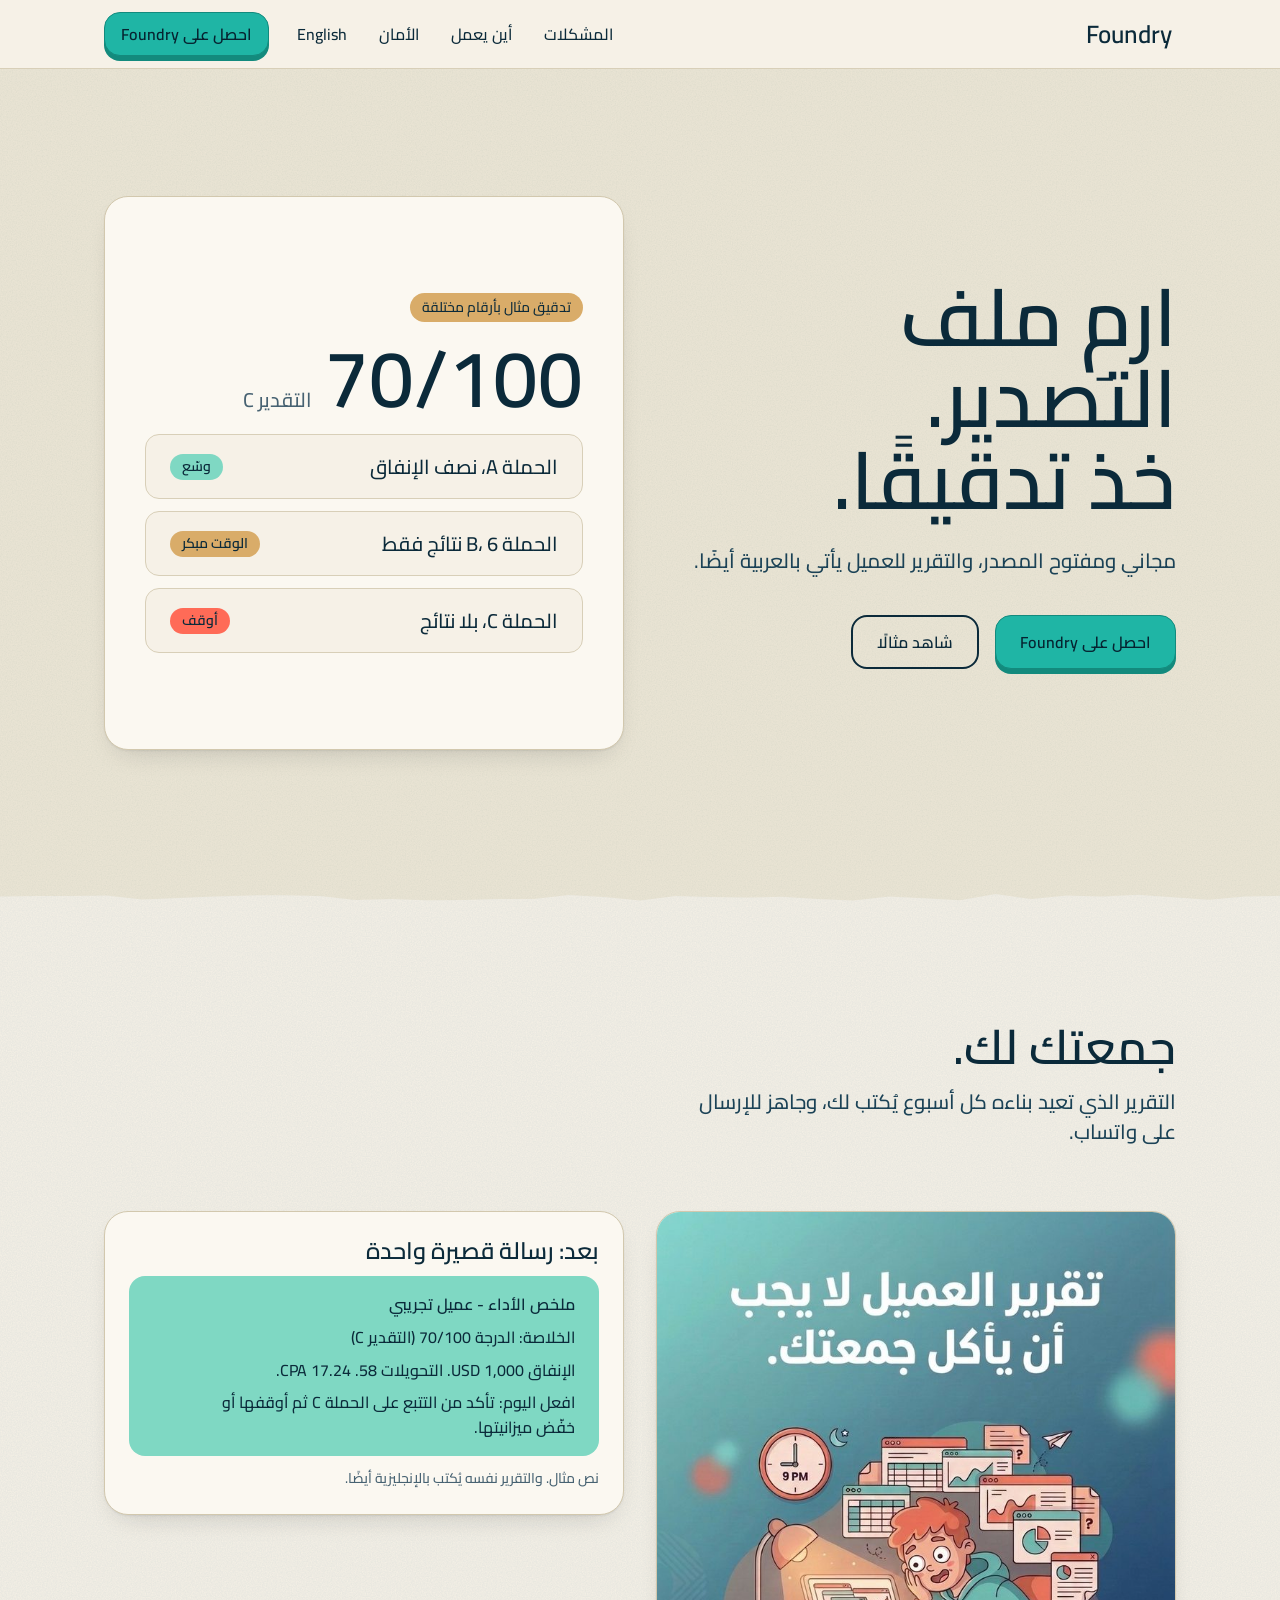
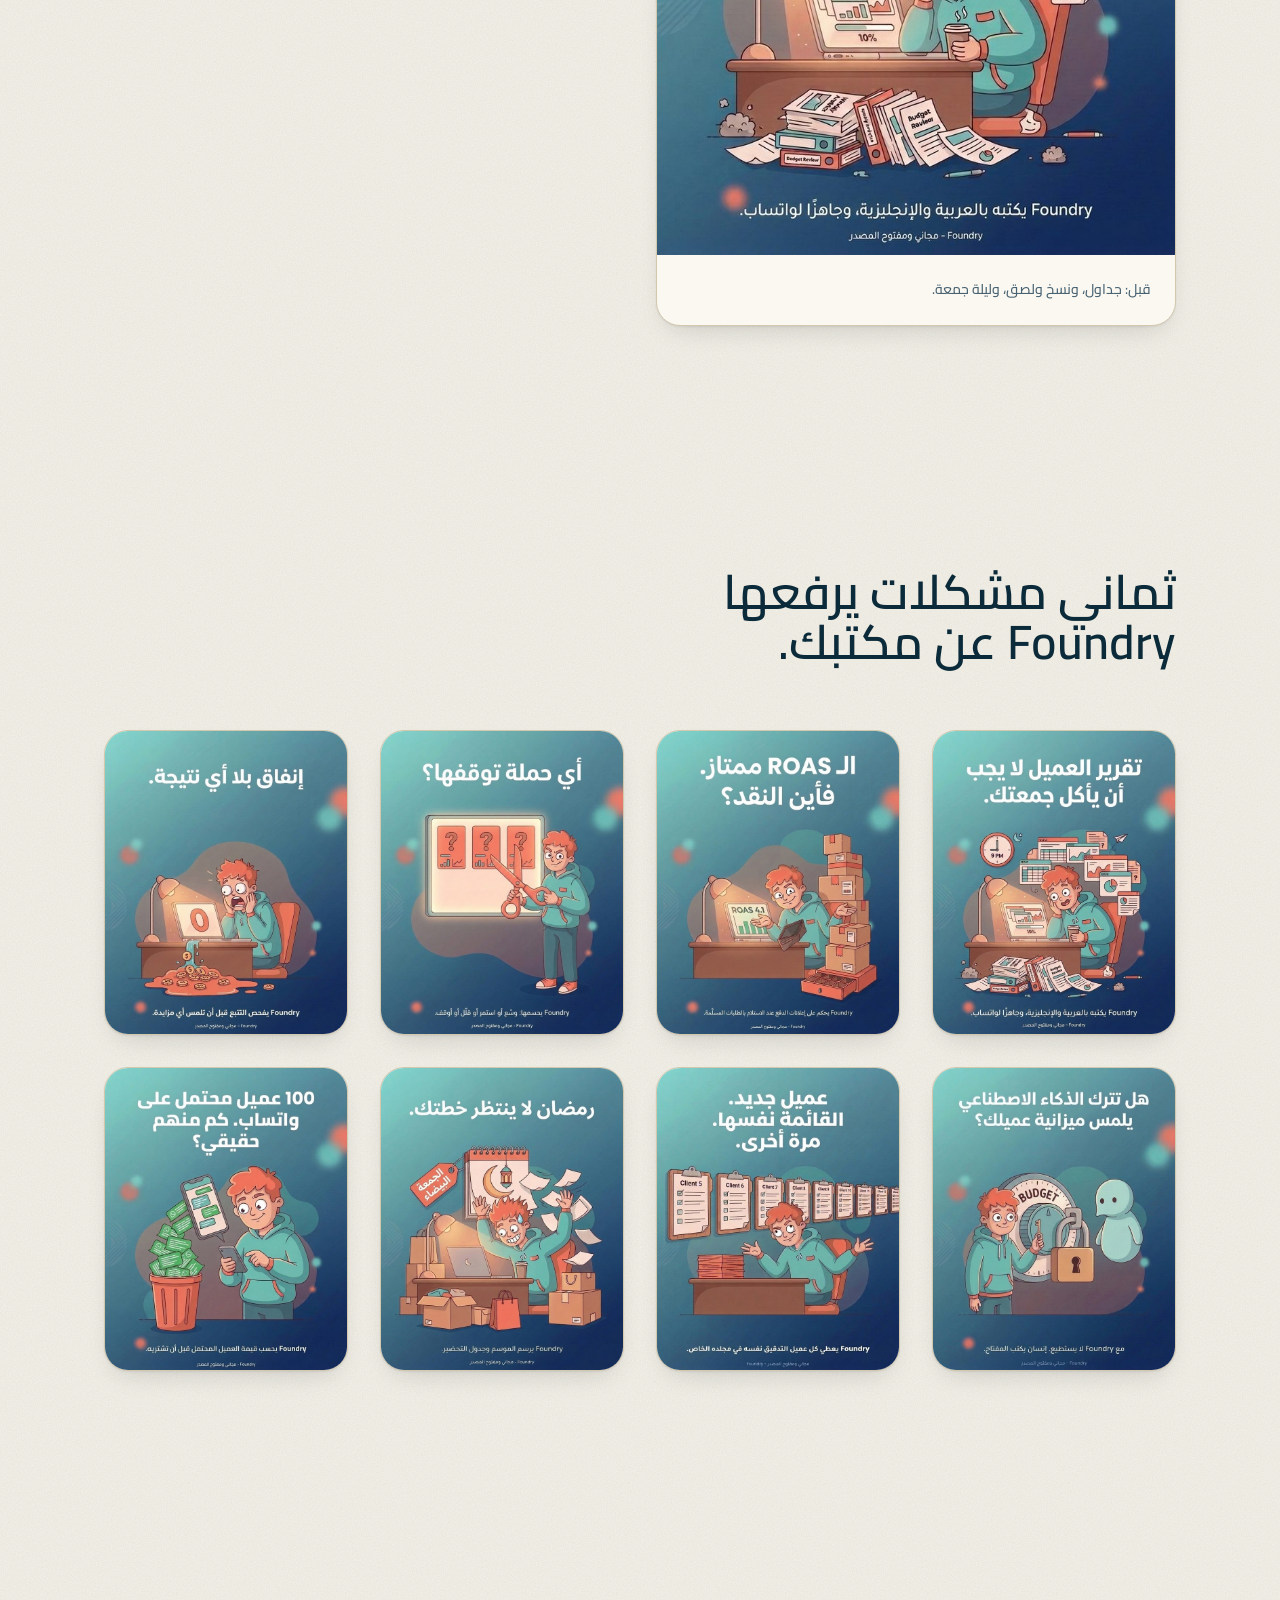
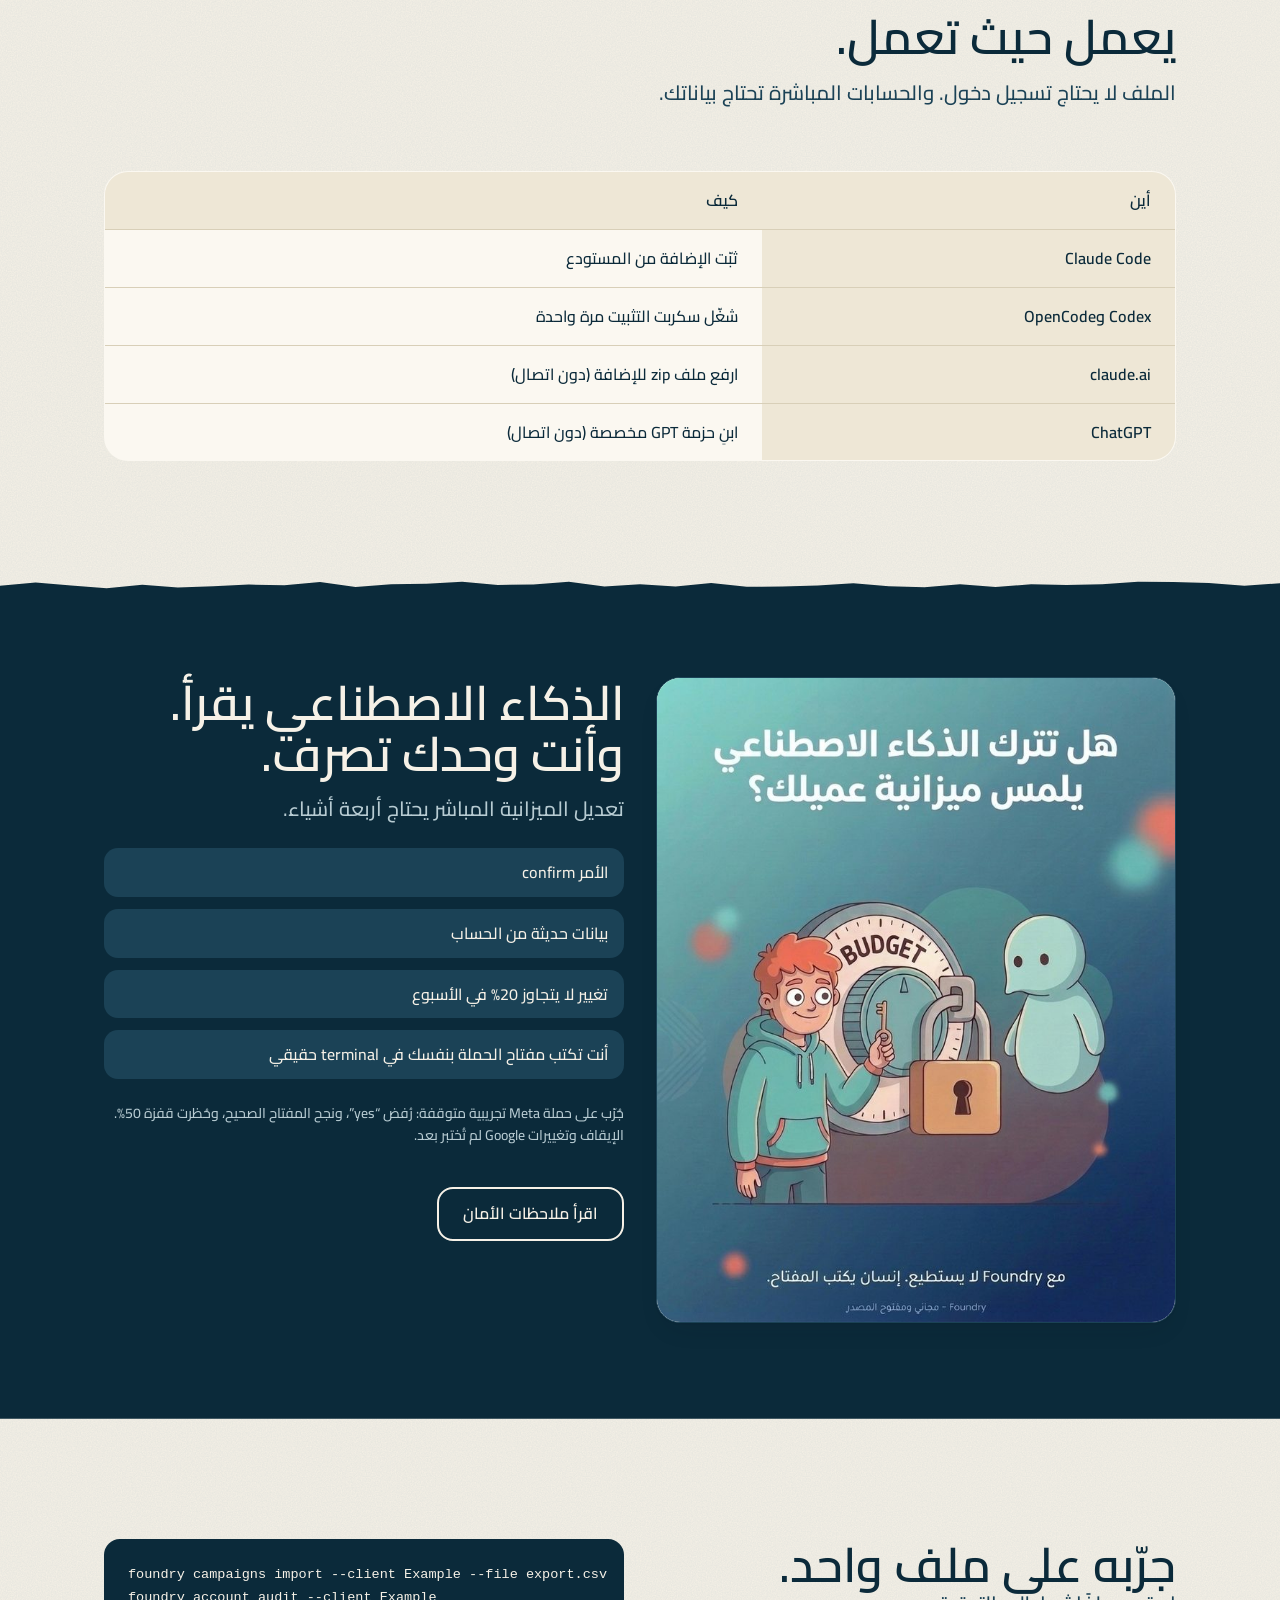
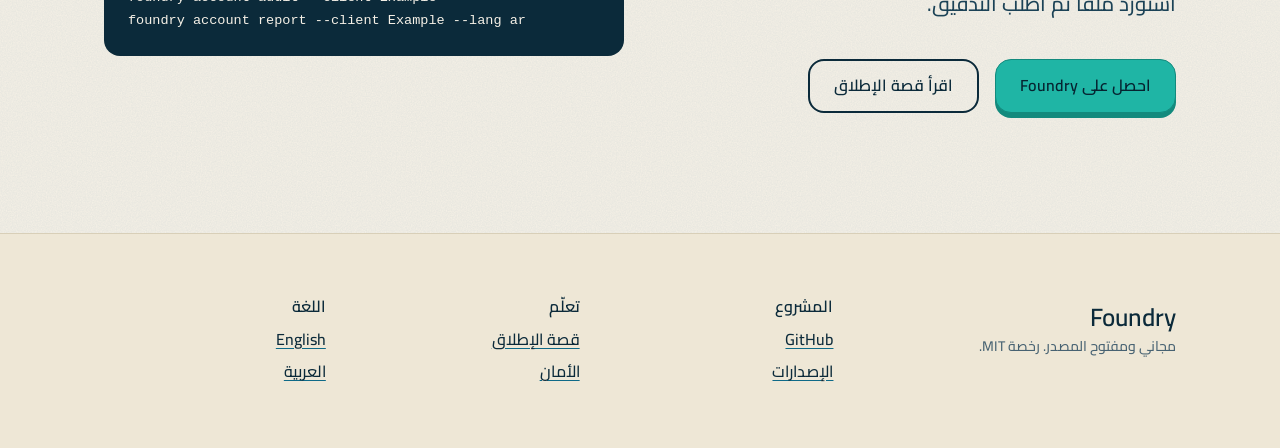
==== commit b5cd1628: "site: happier Sami on the hook posters (EN and AR) Co-Authored-By: Claude Sonnet 5.5 <noreply@anthro" ====
--- a/docs/ar/index.html
+++ b/docs/ar/index.html
@@ -65,7 +65,7 @@
     </div>
     <div class="two">
       <figure class="panel" style="margin:0">
-        <img src="../img/pain1-ar.jpg" width="720" height="893" alt="رسم توضيحي: مشتري إعلانات مرهق أمام حاسوبه في التاسعة مساءً وحوله جداول وتقارير ورقية. النص يقول إن تقرير العميل لا يجب أن يأكل جمعتك." loading="lazy">
+        <img src="../img/pain1-ar.jpg" width="720" height="893" alt="رسم توضيحي: مشتري إعلانات مندهش أمام حاسوبه في التاسعة مساءً وحوله جداول وتقارير ورقية. النص يقول إن تقرير العميل لا يجب أن يأكل جمعتك." loading="lazy">
         <figcaption class="body muted">قبل: جداول، ونسخ ولصق، وليلة جمعة.</figcaption>
       </figure>
       <div class="panel">
